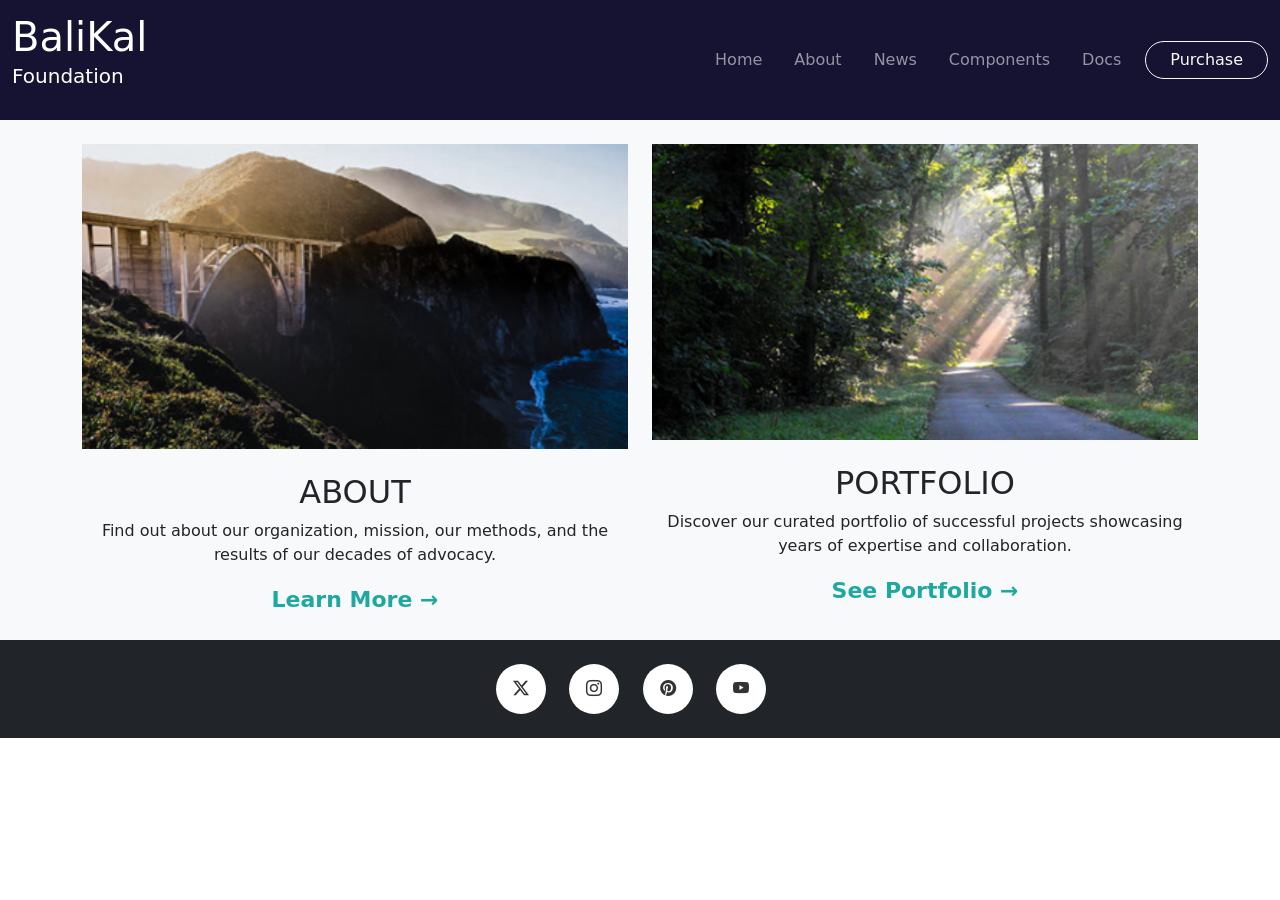
==== bootstrap grid layouts/index.html @ 214493af "Grid Practice set completed" ====
<!doctype html>
<html lang="en">
  <head>
    <meta charset="UTF-8" />
    <meta name="viewport" content="width=device-width, initial-scale=1.0" />
    <title>Bootsrap grid - layout site</title>
    <!-- // bootstrap CDN link  -->
    <link
      rel="stylesheet"
      href="https://cdn.jsdelivr.net/npm/bootstrap@5.3.8/dist/css/bootstrap.min.css"
    />

    <!-- footer icons  -->
    <link
      rel="stylesheet"
      href="https://cdn.jsdelivr.net/npm/bootstrap-icons@1.11.3/font/bootstrap-icons.min.css"
    />
    <style>
      .section-link {
        color: #1ea8a0;
        text-decoration: none;
        font-size: 22px;
        font-weight: bold;
      }

      img {
        width: 100%;
        height: auto;
      }

      footer {
        background-color: #333;
      }

      .social-icon {
        display: inline-flex;
        justify-content: center;
        align-items: center;
        width: 50px;
        height: 50px;
        margin-right: 18px;
        background: white;
        color: #333;
        border-radius: 50%;
      }
    </style>
  </head>
  <body>
    <nav
      class="navbar navbar-expand-lg navbar-dark"
      style="background-color: rgb(22, 18, 50)"
    >
      <div class="container-fluid">
        <a class="navbar-brand" href="#">
          <h1 class="m-0">BaliKal</h1>
          <p>Foundation</p>
        </a>

        <button
          class="navbar-toggler"
          type="button"
          data-bs-toggle="collapse"
          data-bs-target="#navbarMenu"
          aria-controls="navbarMenu"
          aria-expanded="false"
          aria-label="Toggle navigation"
        >
          <span class="navbar-toggler-icon"></span>
        </button>

        <!-- Navbar Links -->
        <div
          class="collapse navbar-collapse justify-content-end"
          id="navbarMenu"
        >
          <ul class="navbar-nav align-items-lg-center gap-lg-3">
            <li class="nav-item">
              <a class="nav-link" href="#">Home</a>
            </li>

            <li class="nav-item">
              <a class="nav-link" href="#">About</a>
            </li>

            <li class="nav-item">
              <a class="nav-link" href="#">News</a>
            </li>

            <li class="nav-item">
              <a class="nav-link" href="#">Components</a>
            </li>

            <li class="nav-item">
              <a class="nav-link" href="#">Docs</a>
            </li>

            <li class="nav-item">
              <a class="btn btn-outline-light rounded-pill px-4" href="#">
                Purchase
              </a>
            </li>
          </ul>
        </div>
      </div>
    </nav>

    <section class="py-4 bg-light">
      <div class="container">
        <div class="row g-4">
          <!-- About Card -->
          <div class="col-12 col-md-6">
            <div class="text-center">
              <img src="img.png" class="img-fluid" alt="About Image" />

              <h2 class="section-title mt-4">ABOUT</h2>

              <p class="section-text">
                Find out about our organization, mission, our methods, and the
                results of our decades of advocacy.
              </p>

              <a href="#" class="section-link"> Learn More → </a>
            </div>
          </div>

          <!-- Portfolio Card -->
          <div class="col-12 col-md-6">
            <div class="text-center">
              <img src="img2.png" class="img-fluid" alt="Portfolio Image" />

              <h2 class="section-title mt-4">PORTFOLIO</h2>

              <p class="section-text">
                Discover our curated portfolio of successful projects showcasing
                years of expertise and collaboration.
              </p>

              <a href="#" class="section-link"> See Portfolio → </a>
            </div>
          </div>
        </div>
      </div>
    </section>

    <footer class="bg-dark py-4">
      <div class="container text-center">
        <a href="#" class="social-icon">
          <span class="bi bi-twitter-x"></span>
        </a>

        <a href="#" class="social-icon">
          <i class="bi bi-instagram"></i>
        </a>

        <a href="#" class="social-icon">
          <i class="bi bi-pinterest"></i>
        </a>

        <a href="#" class="social-icon">
          <i class="bi bi-youtube"></i>
        </a>
      </div>
    </footer>

    <!-- script cdn link of Bootstrap -->
    <script src="https://cdn.jsdelivr.net/npm/bootstrap@5.3.8/dist/js/bootstrap.bundle.min.js"></script>
  </body>
</html>
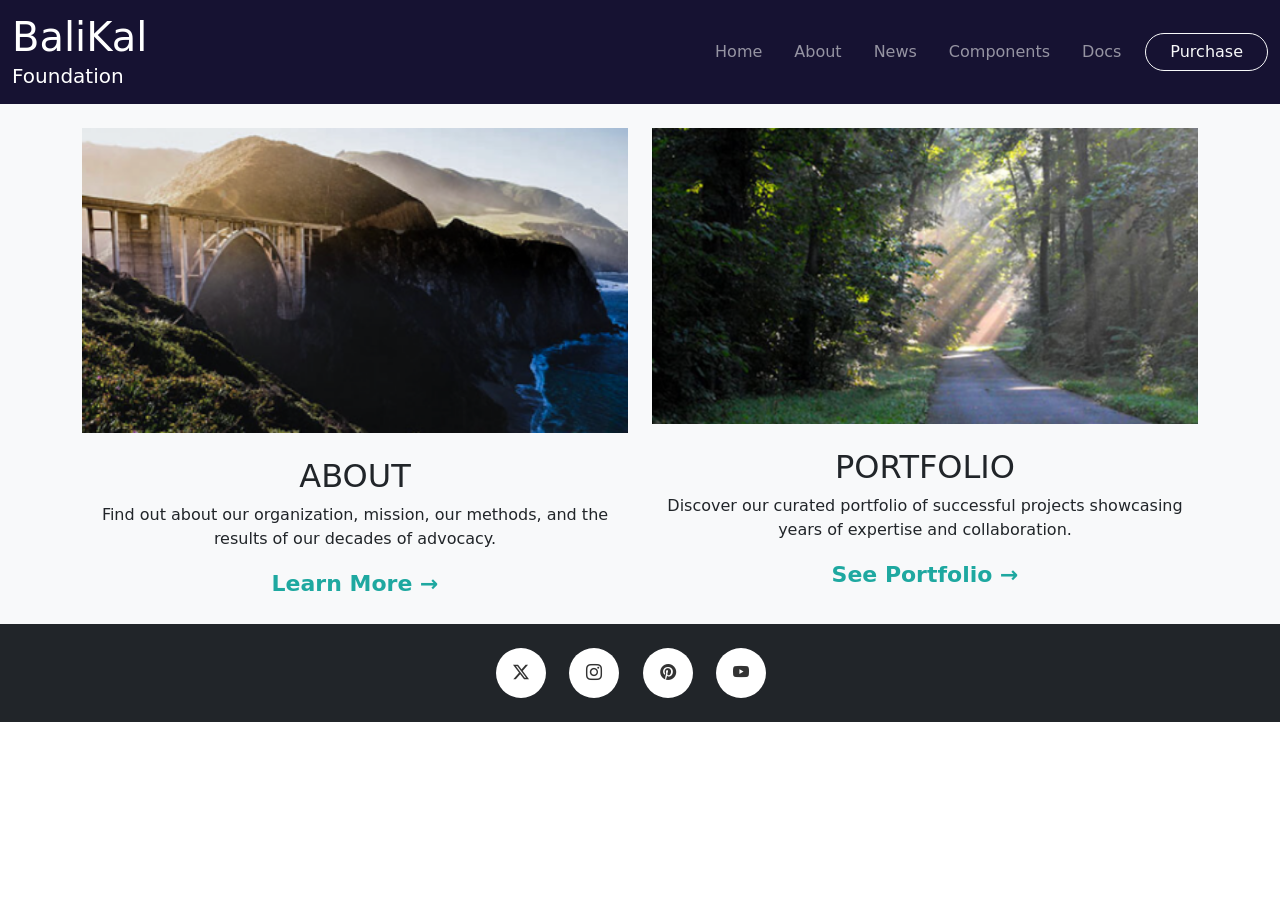
==== commit 38b7e846: "Fixed UI" ====
--- a/bootstrap grid layouts/index.html
+++ b/bootstrap grid layouts/index.html
@@ -16,6 +16,11 @@
       href="https://cdn.jsdelivr.net/npm/bootstrap-icons@1.11.3/font/bootstrap-icons.min.css"
     />
     <style>
+      .menu-icon {
+        color: white;
+        font-size: 32px;
+        font-weight: bold;
+      }
       .section-link {
         color: #1ea8a0;
         text-decoration: none;
@@ -53,27 +58,13 @@
       <div class="container-fluid">
         <a class="navbar-brand" href="#">
           <h1 class="m-0">BaliKal</h1>
-          <p>Foundation</p>
+          <p class="m-0">Foundation</p>
         </a>
 
-        <button
-          class="navbar-toggler"
-          type="button"
-          data-bs-toggle="collapse"
-          data-bs-target="#navbarMenu"
-          aria-controls="navbarMenu"
-          aria-expanded="false"
-          aria-label="Toggle navigation"
-        >
-          <span class="navbar-toggler-icon"></span>
-        </button>
+        <span class="menu-icon d-lg-none">≡</span>
 
-        <!-- Navbar Links -->
-        <div
-          class="collapse navbar-collapse justify-content-end"
-          id="navbarMenu"
-        >
-          <ul class="navbar-nav align-items-lg-center gap-lg-3">
+        <div class="d-none d-lg-block">
+          <ul class="navbar-nav flex-row align-items-center gap-3">
             <li class="nav-item">
               <a class="nav-link" href="#">Home</a>
             </li>
